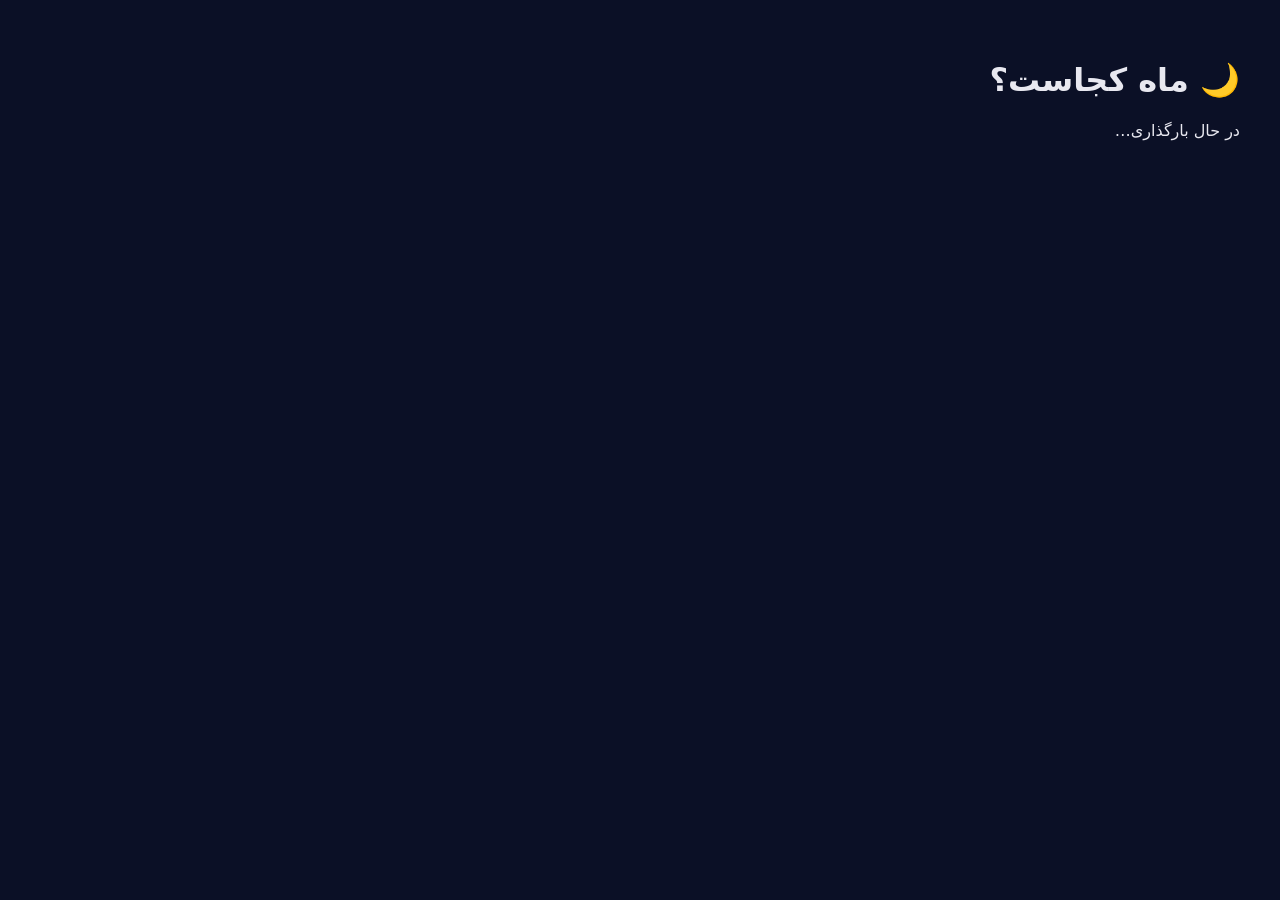
==== old/index.html @ e53bc744 "Create index.html" ====
<!DOCTYPE html>
<html lang="fa" dir="rtl">
<head>
  <link rel="icon" href="data:image/svg+xml,<svg xmlns='http://www.w3.org/2000/svg' viewBox='0 0 100 100'><text y='.9em' font-size='90'>🌙</text></svg>">
  <meta charset="UTF-8">
  <meta name="viewport" content="width=device-width, initial-scale=1.0">
  <title>ماه کجاست؟</title>
  <style>
    body {
      font-family: system-ui, sans-serif;
      background: #0b1026;
      color: #e8e8f0;
      padding: 2rem;
    }
    .day {
      background: rgba(255,255,255,0.08);
      border-radius: 12px;
      padding: 1rem 1.5rem;
      margin-bottom: 0.5rem;
    }
    .day strong { font-size: 1.2rem; }
    .sign { color: #ffd166; }
  </style>
</head>
<body>

  <h1>🌙 ماه کجاست؟</h1>
  <div id="x">در حال بارگذاری…</div>

<script type="module" src="app.js" ></script>

</body>
</html>
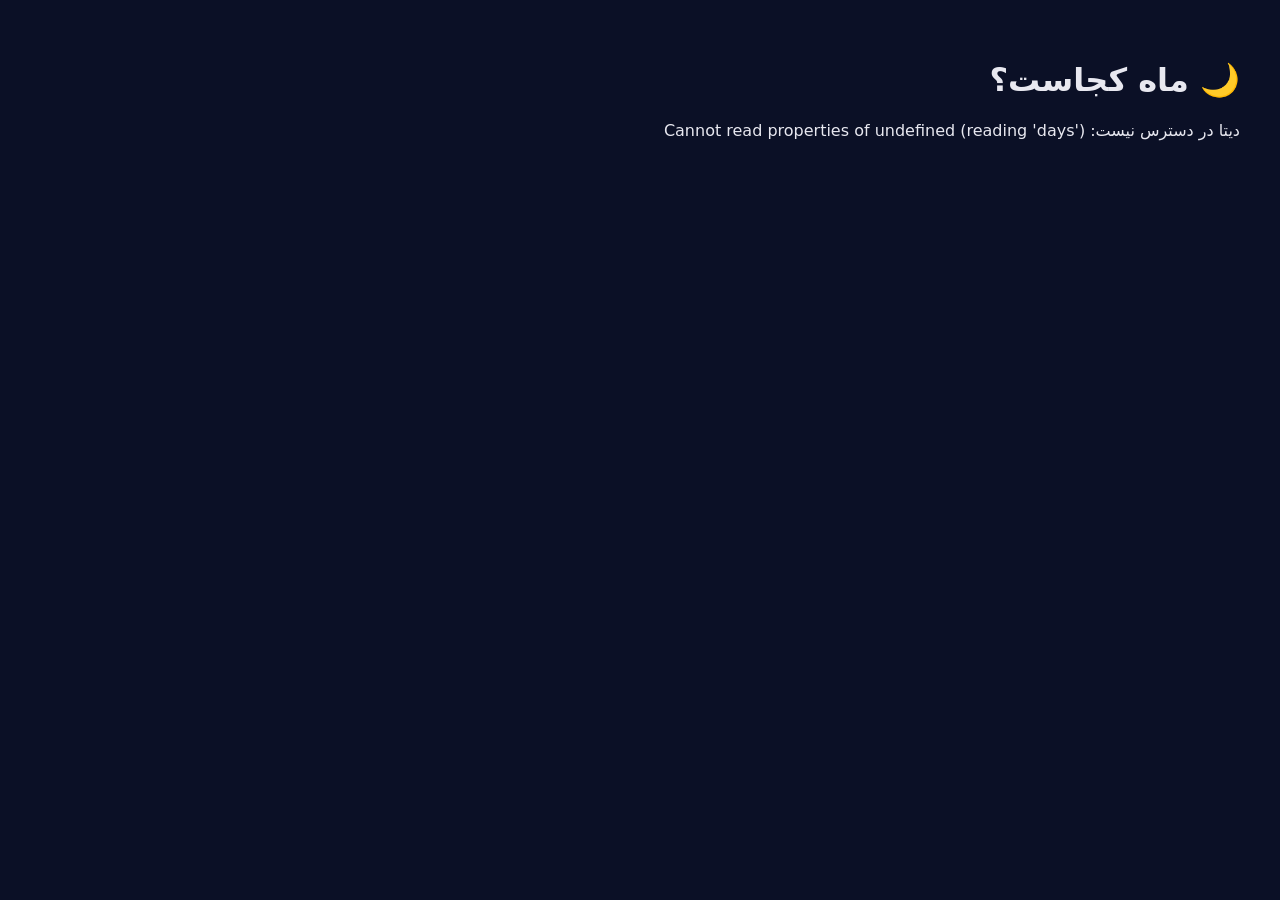
==== commit 179f5c84: "Update index.html" ====
--- a/old/index.html
+++ b/old/index.html
@@ -27,7 +27,7 @@
   <h1>🌙 ماه کجاست؟</h1>
   <div id="x">در حال بارگذاری…</div>
 
-<script type="module" src="app.js" ></script>
+<script type="module" src="../app.js" ></script>
 
 </body>
 </html>
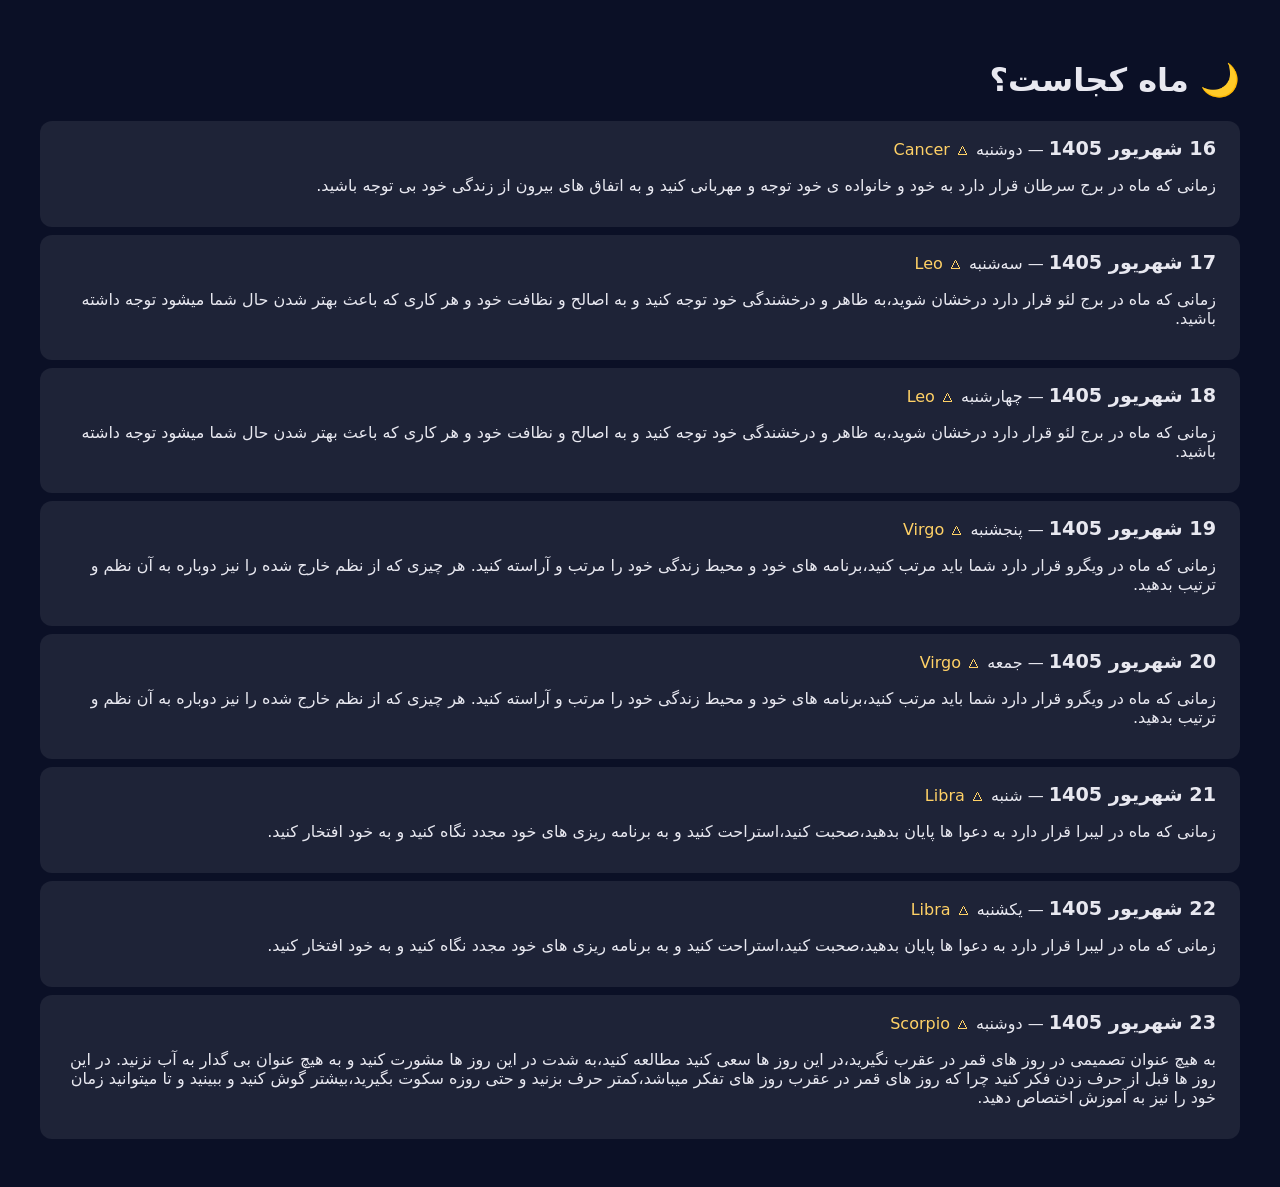
==== commit 09bb593b: "Update index.html" ====
(no text change in the page or its own stylesheets)
